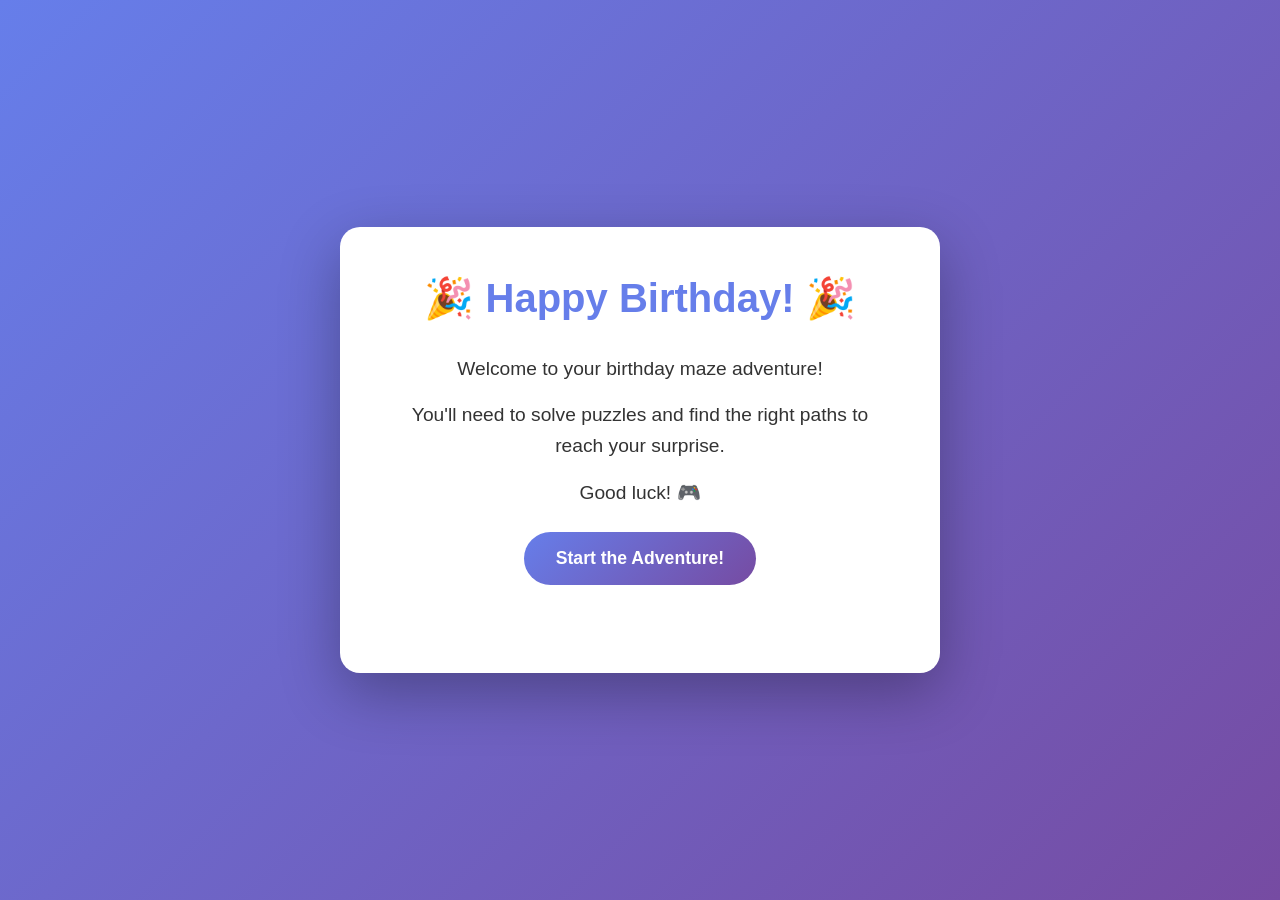
==== index.html @ f957e98f "Initial commit: Birthday maze puzzle website Created an interactive birthday maze with multiple puzz" ====
<!DOCTYPE html>
<html lang="en">
<head>
    <meta charset="UTF-8">
    <meta name="viewport" content="width=device-width, initial-scale=1.0">
    <title>Birthday Maze Adventure!</title>
    <link rel="stylesheet" href="style.css">
</head>
<body>
    <div class="container">
        <h1>🎉 Happy Birthday! 🎉</h1>
        <div class="content">
            <p>Welcome to your birthday maze adventure!</p>
            <p>You'll need to solve puzzles and find the right paths to reach your surprise.</p>
            <p>Good luck! 🎮</p>
            <button onclick="location.href='puzzle1.html'" class="start-btn">Start the Adventure!</button>
        </div>
    </div>
</body>
</html>
---- style.css ----
* {
    margin: 0;
    padding: 0;
    box-sizing: border-box;
}

body {
    font-family: 'Arial', sans-serif;
    background: linear-gradient(135deg, #667eea 0%, #764ba2 100%);
    min-height: 100vh;
    display: flex;
    justify-content: center;
    align-items: center;
    color: #333;
}

.container {
    background: white;
    padding: 3rem;
    border-radius: 20px;
    box-shadow: 0 20px 60px rgba(0,0,0,0.3);
    max-width: 600px;
    width: 90%;
    text-align: center;
    animation: fadeIn 0.5s ease-in;
}

@keyframes fadeIn {
    from {
        opacity: 0;
        transform: translateY(20px);
    }
    to {
        opacity: 1;
        transform: translateY(0);
    }
}

h1 {
    color: #667eea;
    margin-bottom: 2rem;
    font-size: 2.5rem;
}

h2 {
    color: #764ba2;
    margin-bottom: 1.5rem;
}

.content {
    margin: 2rem 0;
}

p {
    font-size: 1.2rem;
    line-height: 1.6;
    margin-bottom: 1rem;
}

button, .start-btn, .door, .choice-btn {
    background: linear-gradient(135deg, #667eea 0%, #764ba2 100%);
    color: white;
    border: none;
    padding: 1rem 2rem;
    font-size: 1.1rem;
    border-radius: 50px;
    cursor: pointer;
    margin: 0.5rem;
    transition: transform 0.2s, box-shadow 0.2s;
    font-weight: bold;
}

button:hover, .start-btn:hover, .door:hover, .choice-btn:hover {
    transform: translateY(-3px);
    box-shadow: 0 10px 20px rgba(0,0,0,0.2);
}

button:active, .start-btn:active, .door:active, .choice-btn:active {
    transform: translateY(-1px);
}

.puzzle-input {
    padding: 0.8rem;
    font-size: 1.1rem;
    border: 2px solid #667eea;
    border-radius: 10px;
    margin: 1rem 0;
    width: 200px;
    text-align: center;
}

.doors-container {
    display: flex;
    justify-content: center;
    gap: 1rem;
    flex-wrap: wrap;
    margin-top: 2rem;
}

.door {
    font-size: 3rem;
    padding: 1.5rem;
    min-width: 100px;
}

.riddle {
    background: #f0f0f0;
    padding: 1.5rem;
    border-radius: 10px;
    margin: 1.5rem 0;
    font-style: italic;
    border-left: 4px solid #667eea;
}

.error-message {
    color: #e74c3c;
    font-weight: bold;
    margin-top: 1rem;
}

.success-message {
    color: #27ae60;
    font-weight: bold;
    margin-top: 1rem;
}

.congrats {
    font-size: 4rem;
    margin: 2rem 0;
}

.choices {
    display: flex;
    flex-direction: column;
    gap: 1rem;
    margin-top: 2rem;
}

.choice-btn {
    width: 100%;
    padding: 1.5rem;
    text-align: left;
}
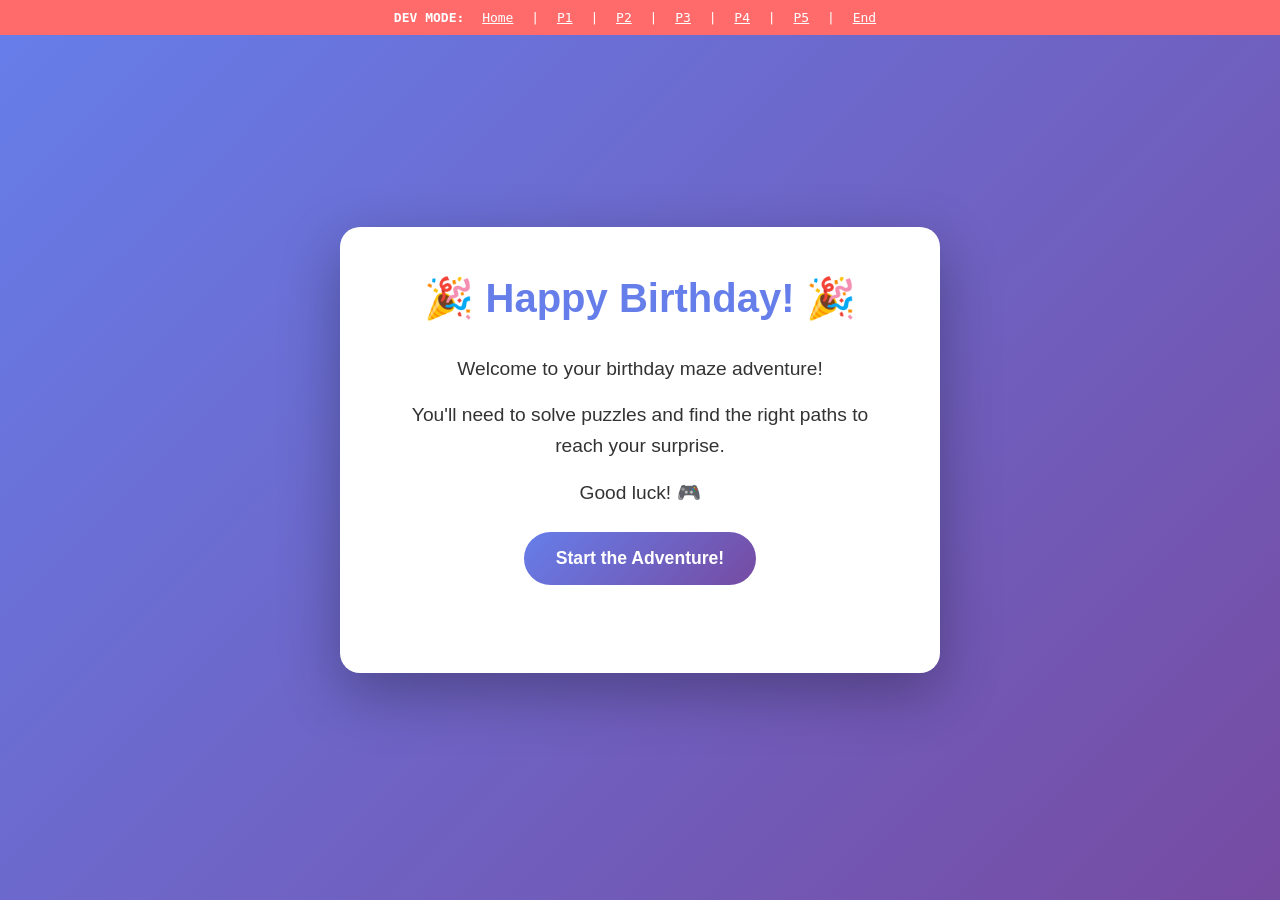
==== commit df9c7f05: "Update Pokemon battle and add dev navigation - Swap battle roles: player is now the dirt dog, enemy " ====
--- a/index.html
+++ b/index.html
@@ -7,6 +7,18 @@
     <link rel="stylesheet" href="style.css">
 </head>
 <body>
+    <!-- DEV NAV - REMOVE BEFORE GIFTING -->
+    <div style="background: #ff6b6b; color: white; padding: 10px; text-align: center; font-family: monospace; position: fixed; top: 0; left: 0; right: 0; z-index: 9999;">
+        <strong>DEV MODE:</strong>
+        <a href="index.html" style="color: white; margin: 0 10px;">Home</a> |
+        <a href="puzzle1.html" style="color: white; margin: 0 10px;">P1</a> |
+        <a href="puzzle2.html" style="color: white; margin: 0 10px;">P2</a> |
+        <a href="puzzle3.html" style="color: white; margin: 0 10px;">P3</a> |
+        <a href="puzzle4.html" style="color: white; margin: 0 10px;">P4</a> |
+        <a href="puzzle5.html" style="color: white; margin: 0 10px;">P5</a> |
+        <a href="congrats.html" style="color: white; margin: 0 10px;">End</a>
+    </div>
+    <div style="height: 50px;"></div>
     <div class="container">
         <h1>🎉 Happy Birthday! 🎉</h1>
         <div class="content">
